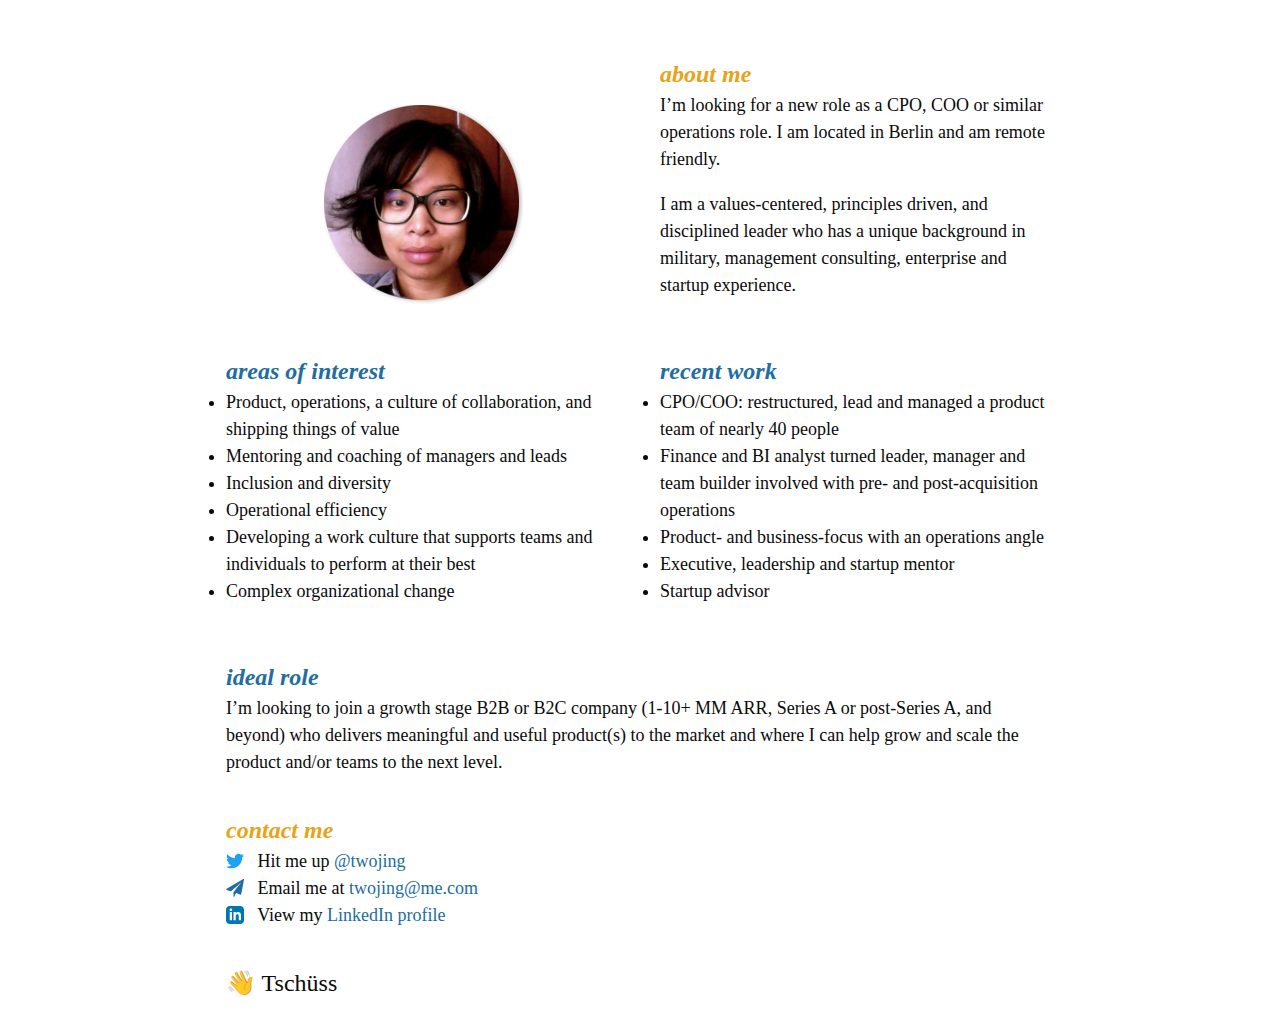
==== index.html @ 1a0a5f94 "meta viewport tag" ====
<!doctype html>
<html lang="en">
  <head>
    <meta charset="utf-8">
    <title>Hello. I’m Jenny Herald.</title>
    <meta name="viewport" content="width=device-width, initial-scale=1">
    <link rel="stylesheet" type="text/css" href="https://cloud.typography.com/6836312/709546/css/fonts.css">
    <link href="styles.css?1" rel="stylesheet">
  </head>

  <body class="sans-serif fb">
    <main class="page serif sentinel black">
      <header class="dn operator">
        <h1 class="f1">Hello. I’m Jenny Herald.</h1>
      </header>

      <div class="flex-ns">
        <div class="item first flex flex-center mt2 mo0-ns">
          <img src="profile-pic.jpg" width="199" height="199">
        </div>

        <div class="item last mb2 mt2 mt0-ns">
          <h2 class="ma0 f2 operator orange">about me</h2>
          <p class="mad">I’m looking for a new role as a CPO, COO or similar operations role. I am located in Berlin and am remote friendly.</p>
          <p class="mad">I am a values-centered, principles driven, and disciplined leader who has a unique background in military, management consulting, enterprise and startup experience.</p>
        </div>
      </div>

      <div class="flex-ns">
        <div class="item first mb2">
          <h2 class="ma0 f2 operator blue">areas of interest</h2>
          <ul class="list-reset">
            <li>Product, operations, a culture of collaboration, and shipping things of value</li>
            <li>Mentoring and coaching of managers and leads</li>
            <li>Inclusion and diversity</li>
            <li>Operational efficiency</li>
            <li>Developing a work culture that supports teams and individuals to perform at their best</li>
            <li>Complex organizational change</li>
          </ul>
        </div>

        <div class="item last mb2">
          <h2 class="ma0 f2 operator blue">recent work</h2>
          <ul class="list-reset">
            <li>CPO/COO: restructured, lead and managed a product team of nearly 40 people</li>
            <li>Finance and BI analyst turned leader, manager and team builder involved with pre- and post-acquisition operations</li>
            <li>Product- and business-focus with an operations angle</li>
            <li>Executive, leadership and startup mentor</li>
            <li>Startup advisor</li>
          </ul>
        </div>
      </div>

      <div class="mb2">
        <h2 class="ma0 f2 operator blue">ideal role</h2>
        <p class="mad">I’m looking to join a growth stage B2B or B2C company (1-10+ MM ARR, Series A or post-Series A, and beyond) who delivers meaningful and useful product(s) to the market and where I can help grow and scale the product and/or teams to the next level.</p>
      </div>

      <div class="mb2">
        <h2 class="ma0 f2 operator orange">contact me</h2>
        <p class="ma0">
          <img src="icons/twitter-bird.svg" width="18" height="18" alt="" class="icon">
          Hit me up <a class="blue transition-color hover-orange no-underline hover-underline" href="https://twitter.com/twojing">@twojing</a>
        </p>
        <p class="ma0">
          <img src="icons/send.svg" width="18" height="18" alt="" class="icon">
          Email me at <a class="blue transition-color hover-orange no-underline hover-underline" href="mailto:twojing@me.com">twojing@me.com</a>
        </p>
        <p class="ma0">
          <img src="icons/linkedin-in.svg" width="18" height="18" alt="" class="icon">
          View my <a class="blue transition-color hover-orange no-underline hover-underline" href="https://www.linkedin.com/in/jenny-herald-23b4656/">LinkedIn profile</a>
        </p>
      </div>
      <div>
        <p class="ma0 f2">
          👋 Tschüss
        </p>
      </div>
    </main>
  </body>
</html>
---- styles.css ----
.sans-serif {
  font-family: -apple-system, BlinkMacSystemFont, 'avenir next', avenir, 'helvetica neue', helvetica, ubuntu, roboto, noto, 'segoe ui', arial, sans-serif;
}

.serif {
  font-family: georgia, times, serif;
}

.operator {
  font-family: "Operator SSm A", "Operator SSm B";
  font-style: italic;
  font-weight: 700;
}

.sentinel {
  font-family: "Sentinel SSm A", "Sentinel SSm B";
  font-style: normal;
  font-weight: 400;
}

.black { color: #0a0a0a; }
.blue { color: #226D9F; }
.orange { color: #E9A318; }

.transition-color { transition: color 0.2s ease-in-out; }
.hover-orange:hover { color: #E9A318; }

.no-underline { text-decoration: none; }
.hover-underline:hover { text-decoration: underline; }

.f1 { font-size: 32px; }
.f2 { font-size: 24px; }
.fb { font-size: 18px; }

.page {
  max-width: 46em;
  margin: 20px auto;
  line-height: 1.5;
}

.flex {
  display: flex;
  flex-wrap: nowrap;
  justify-content: space-between;
}

.flex-reverse {
  flex-direction: row-reverse;
}

.flex-center {
  justify-content: center;
  align-items: center;
}

.icon {
  position: relative;
  top: 3px;
  margin-right: 0.5em;
}

.dn { display: none; }

.ma0 { margin: 0; }
.mad { margin: 0 0 1em; }
.mb2 { margin-bottom: 2em; }
.mt2 { margin-top: 2em; }

.list-reset {
  padding: 0;
  margin: 0 0 1em;
}

@media (min-width: 600px) {
  .ma0-ns { margin: 0; }

  .flex-ns {
    display: flex;
    flex-wrap: nowrap;
    justify-content: space-between;
  }

  .item {
    box-sizing: border-box;
    width: 50%;
    padding-left: 20px;
    padding-right: 20px;
  }

  .item.first {
    padding-left: 0;
  }

  .item.last {
    padding-right: 0;
  }
}
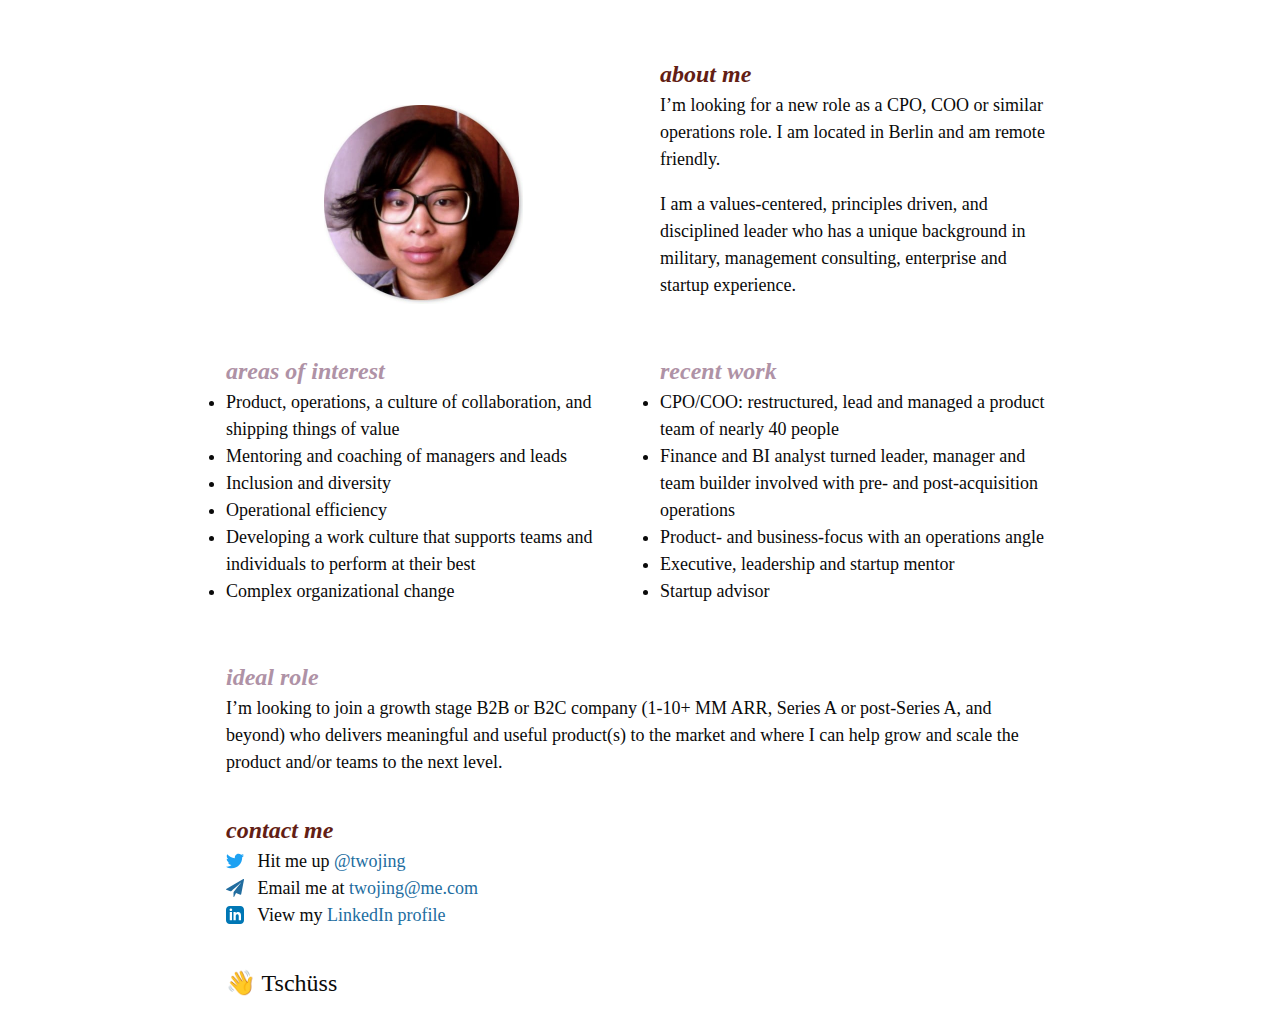
==== commit 24994b89: "color adjustment" ====
--- a/index.html
+++ b/index.html
@@ -20,7 +20,7 @@
         </div>
 
         <div class="item last mb2 mt2 mt0-ns">
-          <h2 class="ma0 f2 operator orange">about me</h2>
+          <h2 class="ma0 f2 operator maroon">about me</h2>
           <p class="mad">I’m looking for a new role as a CPO, COO or similar operations role. I am located in Berlin and am remote friendly.</p>
           <p class="mad">I am a values-centered, principles driven, and disciplined leader who has a unique background in military, management consulting, enterprise and startup experience.</p>
         </div>
@@ -28,7 +28,7 @@
 
       <div class="flex-ns">
         <div class="item first mb2">
-          <h2 class="ma0 f2 operator blue">areas of interest</h2>
+          <h2 class="ma0 f2 operator purple">areas of interest</h2>
           <ul class="list-reset">
             <li>Product, operations, a culture of collaboration, and shipping things of value</li>
             <li>Mentoring and coaching of managers and leads</li>
@@ -40,7 +40,7 @@
         </div>
 
         <div class="item last mb2">
-          <h2 class="ma0 f2 operator blue">recent work</h2>
+          <h2 class="ma0 f2 operator purple">recent work</h2>
           <ul class="list-reset">
             <li>CPO/COO: restructured, lead and managed a product team of nearly 40 people</li>
             <li>Finance and BI analyst turned leader, manager and team builder involved with pre- and post-acquisition operations</li>
@@ -52,12 +52,12 @@
       </div>
 
       <div class="mb2">
-        <h2 class="ma0 f2 operator blue">ideal role</h2>
+        <h2 class="ma0 f2 operator purple">ideal role</h2>
         <p class="mad">I’m looking to join a growth stage B2B or B2C company (1-10+ MM ARR, Series A or post-Series A, and beyond) who delivers meaningful and useful product(s) to the market and where I can help grow and scale the product and/or teams to the next level.</p>
       </div>
 
       <div class="mb2">
-        <h2 class="ma0 f2 operator orange">contact me</h2>
+        <h2 class="ma0 f2 operator maroon">contact me</h2>
         <p class="ma0">
           <img src="icons/twitter-bird.svg" width="18" height="18" alt="" class="icon">
           Hit me up <a class="blue transition-color hover-orange no-underline hover-underline" href="https://twitter.com/twojing">@twojing</a>
--- a/styles.css
+++ b/styles.css
@@ -21,6 +21,8 @@
 .black { color: #0a0a0a; }
 .blue { color: #226D9F; }
 .orange { color: #E9A318; }
+.purple { color: #AF92A6; }
+.maroon { color: #631E15; }
 
 .transition-color { transition: color 0.2s ease-in-out; }
 .hover-orange:hover { color: #E9A318; }
@@ -67,11 +69,11 @@
 .mt2 { margin-top: 2em; }
 
 .list-reset {
-  padding: 0;
+  padding-left: 1.2em;
   margin: 0 0 1em;
 }
 
-@media (min-width: 600px) {
+@media (min-width: 820px) {
   .ma0-ns { margin: 0; }
 
   .flex-ns {
@@ -94,4 +96,9 @@
   .item.last {
     padding-right: 0;
   }
+
+  .list-reset {
+    padding: 0;
+    margin: 0 0 1em;
+  }
 }
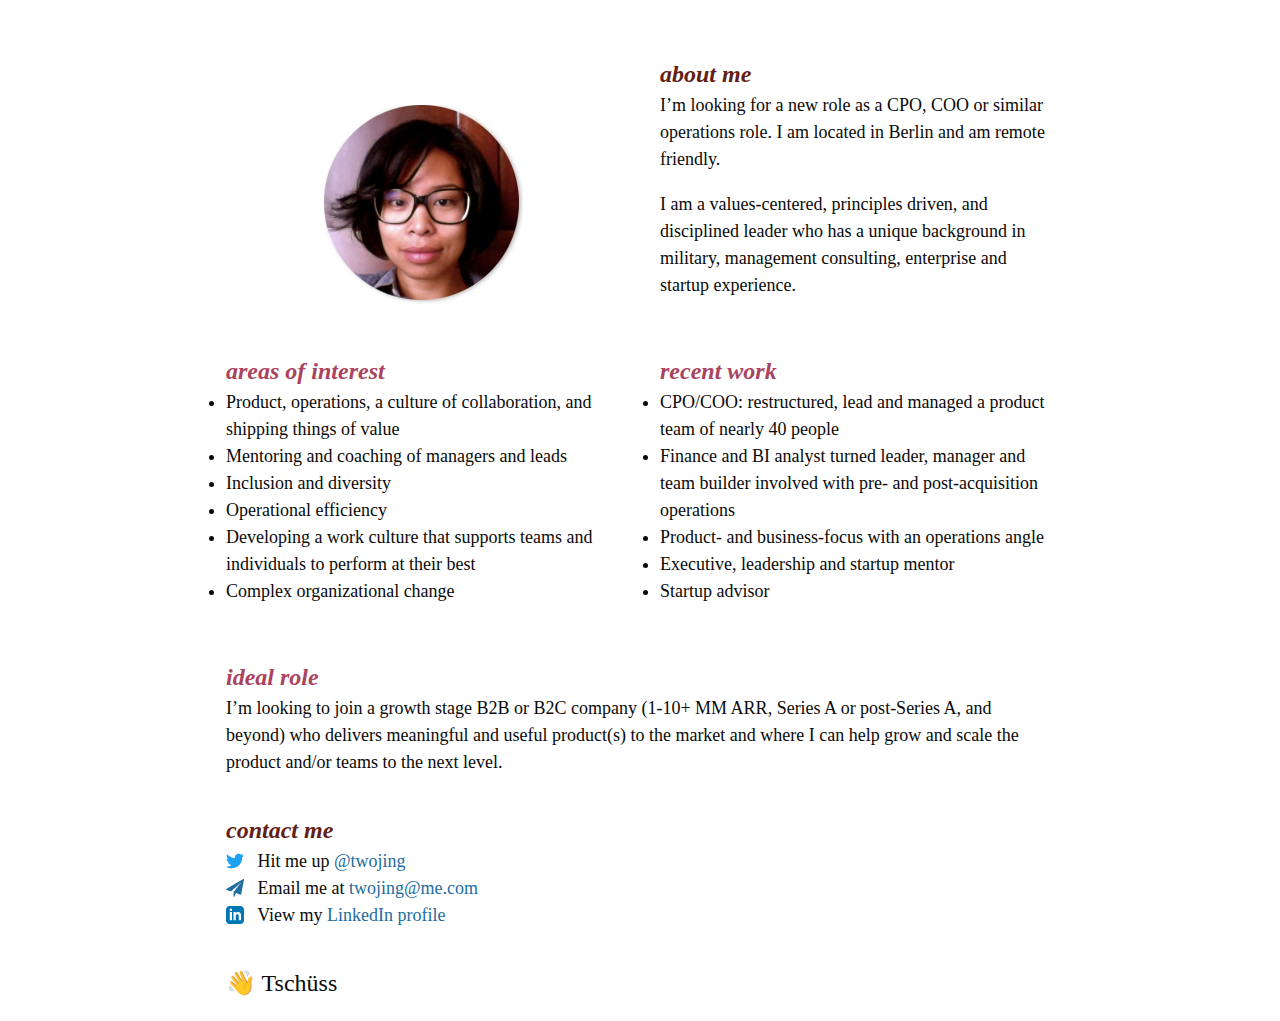
==== commit d7c0b911: "bump version" ====
--- a/index.html
+++ b/index.html
@@ -4,8 +4,9 @@
     <meta charset="utf-8">
     <title>Hello. I’m Jenny Herald.</title>
     <meta name="viewport" content="width=device-width, initial-scale=1">
+    <meta name="Description" content="It's nice to meet you. I’m looking for a new role as a CPO, COO or similar operations role. I am located in Berlin and am remote friendly.">
     <link rel="stylesheet" type="text/css" href="https://cloud.typography.com/6836312/709546/css/fonts.css">
-    <link href="styles.css?1" rel="stylesheet">
+    <link href="styles.css?2" rel="stylesheet">
   </head>
 
   <body class="sans-serif fb">
@@ -16,7 +17,7 @@
 
       <div class="flex-ns">
         <div class="item first flex flex-center mt2 mo0-ns">
-          <img src="profile-pic.jpg" width="199" height="199">
+          <img src="profile-pic.jpg" width="199" height="199" alt="Jenny Herald's photo">
         </div>
 
         <div class="item last mb2 mt2 mt0-ns">
@@ -73,7 +74,7 @@
       </div>
       <div>
         <p class="ma0 f2">
-          👋 Tschüss
+          <span class="emoji">👋</span> Tschüss
         </p>
       </div>
     </main>
--- a/styles.css
+++ b/styles.css
@@ -1,3 +1,11 @@
+@keyframes wave {
+  0% { transform: rotate(0); }
+  11% { transform: rotate(-15deg); }
+  22% { transform: rotate(0); }
+  33% { transform: rotate(20deg); }
+  44% { transform: rotate(0); }
+}
+
 .sans-serif {
   font-family: -apple-system, BlinkMacSystemFont, 'avenir next', avenir, 'helvetica neue', helvetica, ubuntu, roboto, noto, 'segoe ui', arial, sans-serif;
 }
@@ -21,7 +29,7 @@
 .black { color: #0a0a0a; }
 .blue { color: #226D9F; }
 .orange { color: #E9A318; }
-.purple { color: #AF92A6; }
+.purple { color: #AA445E; }
 .maroon { color: #631E15; }
 
 .transition-color { transition: color 0.2s ease-in-out; }
@@ -73,6 +81,11 @@
   margin: 0 0 1em;
 }
 
+.emoji {
+  display: inline-block;
+  animation: 1.5s linear 0s infinite running wave;
+}
+
 @media (min-width: 820px) {
   .ma0-ns { margin: 0; }
 
